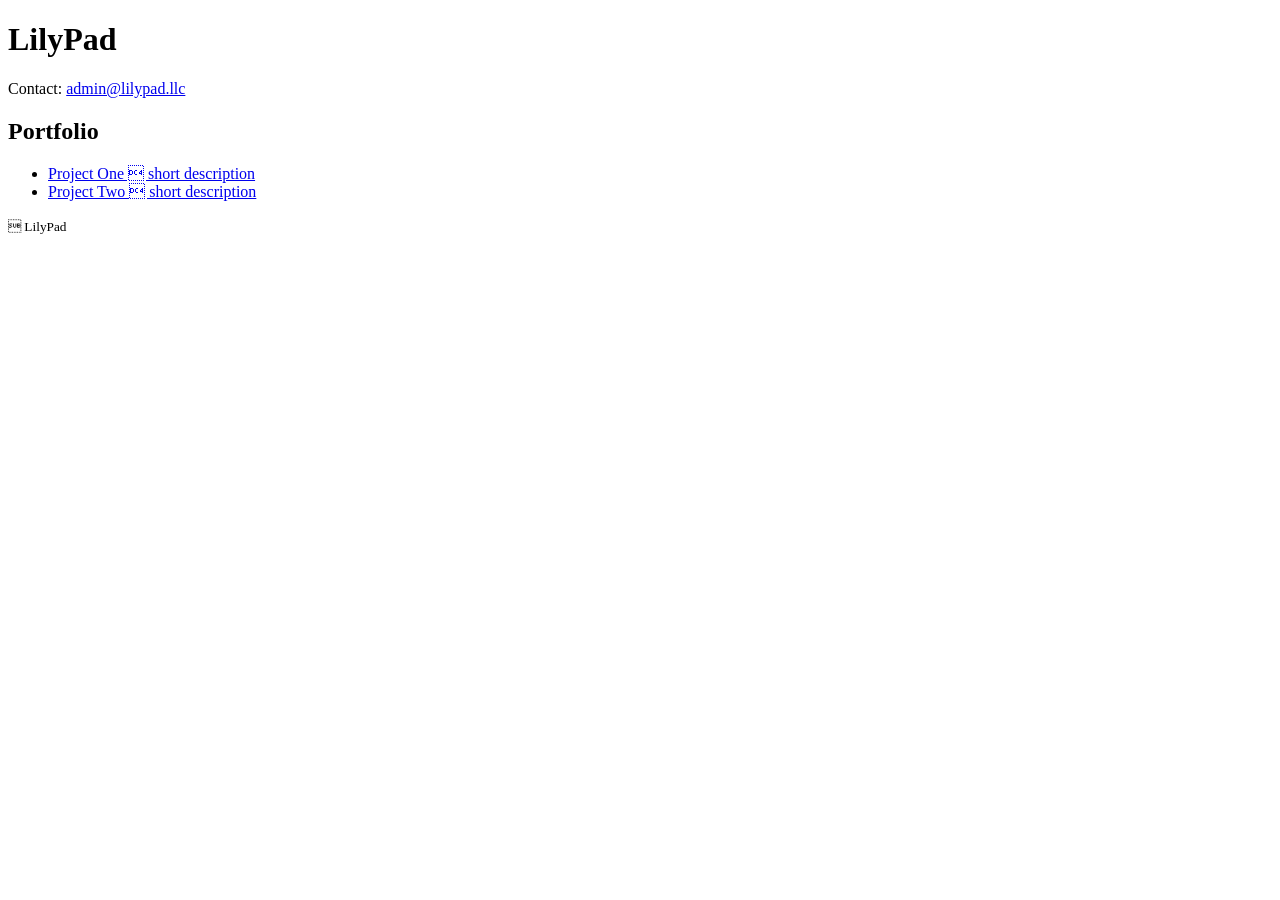
==== index.html @ f1e7b17d "Add index" ====
<!doctype html>
<html lang="en">
<head>
  <meta charset="utf-8" />
  <meta name="viewport" content="width=device-width,initial-scale=1" />
  <title>LilyPad  Portfolio</title>
  <meta name="email" content="admin@lilypad.llc" />
  <link rel="stylesheet" href="/css/style.css" />
</head>
<body>
  <header><h1>LilyPad</h1><p>Contact: <a href="mailto:admin@lilypad.llc">admin@lilypad.llc</a></p></header>
  <main>
    <section id="portfolio">
      <h2>Portfolio</h2>
      <ul>
        <li><a href="/portfolio/item1/">Project One  short description</a></li>
        <li><a href="/portfolio/item2/">Project Two  short description</a></li>
      </ul>
    </section>
  </main>
  <footer><small> LilyPad</small></footer>
</body>
</html>
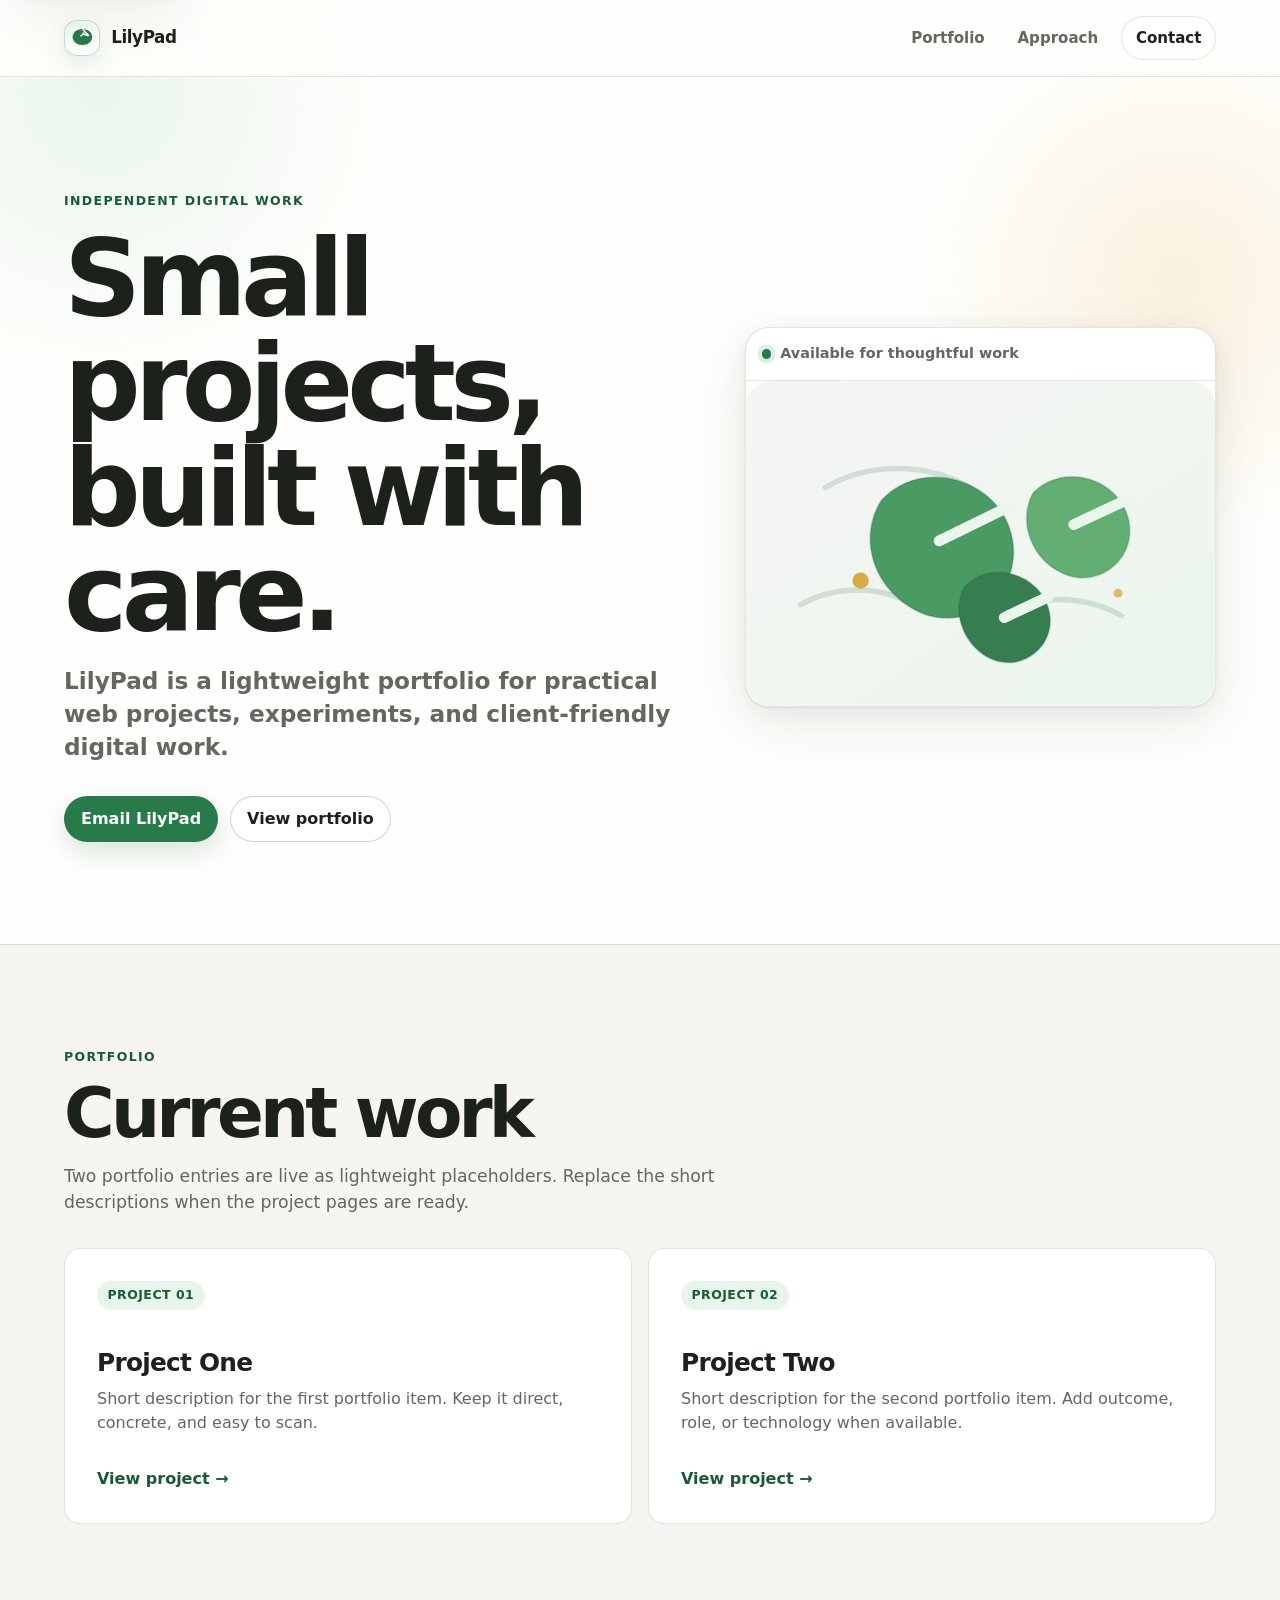
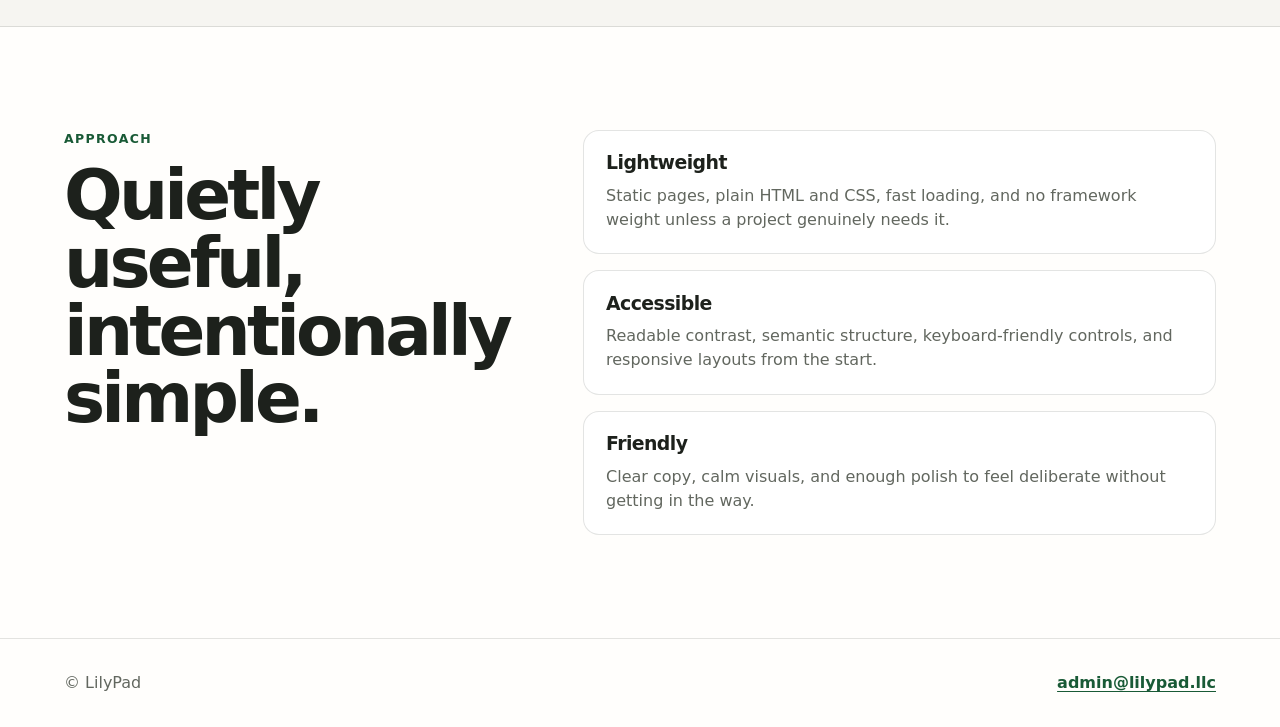
==== commit 74e77e2e: "updates" ====
--- a/index.html
+++ b/index.html
@@ -2,22 +2,138 @@
 <html lang="en">
 <head>
   <meta charset="utf-8" />
-  <meta name="viewport" content="width=device-width,initial-scale=1" />
-  <title>LilyPad  Portfolio</title>
+  <meta name="viewport" content="width=device-width, initial-scale=1" />
+  <title>LilyPad — Portfolio</title>
+  <meta name="description" content="LilyPad is a small, independent portfolio for practical web projects and lightweight digital work." />
   <meta name="email" content="admin@lilypad.llc" />
+  <meta property="og:title" content="LilyPad — Portfolio" />
+  <meta property="og:description" content="Modern, lightweight portfolio for practical web projects." />
+  <meta property="og:type" content="website" />
+  <meta property="og:url" content="https://lilypad.llc/" />
+  <link rel="canonical" href="https://lilypad.llc/" />
   <link rel="stylesheet" href="/css/style.css" />
 </head>
 <body>
-  <header><h1>LilyPad</h1><p>Contact: <a href="mailto:admin@lilypad.llc">admin@lilypad.llc</a></p></header>
-  <main>
-    <section id="portfolio">
-      <h2>Portfolio</h2>
-      <ul>
-        <li><a href="/portfolio/item1/">Project One  short description</a></li>
-        <li><a href="/portfolio/item2/">Project Two  short description</a></li>
-      </ul>
+  <a class="skip-link" href="#main">Skip to content</a>
+
+  <header class="site-header" aria-label="Site header">
+    <div class="container header-inner">
+      <a class="brand" href="/" aria-label="LilyPad home">
+        <span class="brand-mark" aria-hidden="true">
+          <svg viewBox="0 0 48 48" role="img" focusable="false">
+            <path d="M24 6c10.49 0 19 6.94 19 15.5S34.49 37 24 37 5 30.06 5 21.5 13.51 6 24 6Z" />
+            <path d="M25.5 7.5 36 18.25c-4.84.17-8.17-1.28-10-4.35-.87 2.03-2.47 3.75-4.8 5.16" />
+            <circle cx="16.75" cy="23.25" r="2.4" />
+          </svg>
+        </span>
+        <span>LilyPad</span>
+      </a>
+
+      <nav class="site-nav" aria-label="Primary navigation">
+        <a href="#portfolio">Portfolio</a>
+        <a href="#approach">Approach</a>
+        <a class="nav-contact" href="mailto:admin@lilypad.llc">Contact</a>
+      </nav>
+    </div>
+  </header>
+
+  <main id="main">
+    <section class="hero section" aria-labelledby="hero-title">
+      <div class="container hero-grid">
+        <div class="hero-copy">
+          <p class="eyebrow">Independent digital work</p>
+          <h1 id="hero-title">Small projects, built with care.</h1>
+          <p class="hero-lede">LilyPad is a lightweight portfolio for practical web projects, experiments, and client-friendly digital work.</p>
+          <div class="hero-actions" aria-label="Primary actions">
+            <a class="button button-primary" href="mailto:admin@lilypad.llc">Email LilyPad</a>
+            <a class="button button-secondary" href="#portfolio">View portfolio</a>
+          </div>
+        </div>
+
+        <div class="hero-card" aria-label="LilyPad profile summary">
+          <div class="card-topline">
+            <span class="status-dot" aria-hidden="true"></span>
+            <span>Available for thoughtful work</span>
+          </div>
+          <svg class="pond-art" viewBox="0 0 520 360" role="img" aria-labelledby="pond-title pond-desc" focusable="false">
+            <title id="pond-title">Abstract lily pad pond illustration</title>
+            <desc id="pond-desc">Soft green lily pads floating on a calm warm background.</desc>
+            <defs>
+              <linearGradient id="pondGradient" x1="0" y1="0" x2="1" y2="1">
+                <stop offset="0" stop-color="#f6f5f4" />
+                <stop offset="1" stop-color="#eaf6ec" />
+              </linearGradient>
+            </defs>
+            <rect width="520" height="360" rx="28" fill="url(#pondGradient)" />
+            <path class="ripple" d="M88 118c48-28 112-28 160 0M276 260c42-24 98-24 140 0M60 248c38-22 88-22 126 0" />
+            <path class="pad pad-one" d="M150 132c45-49 133-23 145 43 12 65-58 111-114 75-42-27-56-78-31-118Z" />
+            <path class="pad pad-two" d="M318 124c34-35 96-16 106 31 9 46-40 79-79 55-31-18-43-57-27-86Z" />
+            <path class="pad pad-three" d="M242 228c30-31 85-14 94 28 8 40-35 70-70 49-27-17-38-51-24-77Z" />
+            <path class="cut" d="M214 177 292 139" />
+            <path class="cut" d="M363 159 421 132" />
+            <path class="cut" d="M286 262 335 239" />
+            <circle class="accent" cx="127" cy="221" r="9" />
+            <circle class="accent accent-small" cx="412" cy="235" r="5" />
+          </svg>
+        </div>
+      </div>
+    </section>
+
+    <section id="portfolio" class="section section-warm" aria-labelledby="portfolio-title">
+      <div class="container">
+        <div class="section-heading">
+          <p class="eyebrow">Portfolio</p>
+          <h2 id="portfolio-title">Current work</h2>
+          <p>Two portfolio entries are live as lightweight placeholders. Replace the short descriptions when the project pages are ready.</p>
+        </div>
+
+        <div class="project-grid">
+          <article class="project-card">
+            <div class="project-meta">Project 01</div>
+            <h3><a href="/portfolio/item1/">Project One</a></h3>
+            <p>Short description for the first portfolio item. Keep it direct, concrete, and easy to scan.</p>
+            <span class="project-link" aria-hidden="true">View project →</span>
+          </article>
+
+          <article class="project-card">
+            <div class="project-meta">Project 02</div>
+            <h3><a href="/portfolio/item2/">Project Two</a></h3>
+            <p>Short description for the second portfolio item. Add outcome, role, or technology when available.</p>
+            <span class="project-link" aria-hidden="true">View project →</span>
+          </article>
+        </div>
+      </div>
+    </section>
+
+    <section id="approach" class="section" aria-labelledby="approach-title">
+      <div class="container approach-grid">
+        <div>
+          <p class="eyebrow">Approach</p>
+          <h2 id="approach-title">Quietly useful, intentionally simple.</h2>
+        </div>
+        <div class="principles" aria-label="Design and build principles">
+          <div class="principle">
+            <h3>Lightweight</h3>
+            <p>Static pages, plain HTML and CSS, fast loading, and no framework weight unless a project genuinely needs it.</p>
+          </div>
+          <div class="principle">
+            <h3>Accessible</h3>
+            <p>Readable contrast, semantic structure, keyboard-friendly controls, and responsive layouts from the start.</p>
+          </div>
+          <div class="principle">
+            <h3>Friendly</h3>
+            <p>Clear copy, calm visuals, and enough polish to feel deliberate without getting in the way.</p>
+          </div>
+        </div>
+      </div>
     </section>
   </main>
-  <footer><small> LilyPad</small></footer>
+
+  <footer class="site-footer">
+    <div class="container footer-inner">
+      <p>© <span aria-label="LilyPad">LilyPad</span></p>
+      <a href="mailto:admin@lilypad.llc">admin@lilypad.llc</a>
+    </div>
+  </footer>
 </body>
 </html>
--- a/css/style.css
+++ b/css/style.css
@@ -0,0 +1,597 @@
+:root {
+  color-scheme: light;
+  --bg: #fffefc;
+  --surface: #ffffff;
+  --surface-warm: #f6f5f1;
+  --surface-green: #eef7ef;
+  --ink: #1d211c;
+  --muted: #62675f;
+  --soft: #8a9085;
+  --border: rgba(29, 33, 28, 0.12);
+  --border-strong: rgba(29, 33, 28, 0.2);
+  --accent: #287a4b;
+  --accent-strong: #195a36;
+  --accent-soft: #e8f5eb;
+  --gold: #d8a431;
+  --focus: #0b6fcb;
+  --shadow: 0 18px 60px rgba(29, 33, 28, 0.08), 0 6px 24px rgba(29, 33, 28, 0.06), 0 1px 2px rgba(29, 33, 28, 0.08);
+  --radius-sm: 0.5rem;
+  --radius-md: 1rem;
+  --radius-lg: 1.5rem;
+  --container: 72rem;
+}
+
+* {
+  box-sizing: border-box;
+}
+
+html {
+  background: var(--bg);
+  color: var(--ink);
+  font-family: ui-sans-serif, system-ui, -apple-system, BlinkMacSystemFont, "Segoe UI", Roboto, Helvetica, Arial, sans-serif;
+  line-height: 1.5;
+  scroll-behavior: smooth;
+}
+
+body {
+  margin: 0;
+  min-width: 20rem;
+  background:
+    radial-gradient(circle at 8% 4%, rgba(232, 245, 235, 0.9), transparent 18rem),
+    radial-gradient(circle at 92% 12%, rgba(216, 164, 49, 0.14), transparent 16rem),
+    var(--bg);
+  color: var(--ink);
+  text-rendering: optimizeLegibility;
+  -webkit-font-smoothing: antialiased;
+}
+
+img,
+svg {
+  max-width: 100%;
+}
+
+a {
+  color: var(--accent-strong);
+  text-underline-offset: 0.18em;
+  text-decoration-thickness: 0.08em;
+}
+
+a:hover {
+  color: var(--accent);
+}
+
+a:focus-visible,
+button:focus-visible {
+  outline: 3px solid var(--focus);
+  outline-offset: 3px;
+  border-radius: var(--radius-sm);
+}
+
+::selection {
+  background: #d7f1dd;
+  color: var(--ink);
+}
+
+.skip-link {
+  position: absolute;
+  left: 1rem;
+  top: 1rem;
+  z-index: 20;
+  transform: translateY(-150%);
+  border: 1px solid var(--border-strong);
+  border-radius: 999px;
+  background: var(--surface);
+  color: var(--ink);
+  padding: 0.75rem 1rem;
+  font-weight: 700;
+  text-decoration: none;
+  box-shadow: var(--shadow);
+}
+
+.skip-link:focus {
+  transform: translateY(0);
+}
+
+.container {
+  width: min(100% - 2rem, var(--container));
+  margin-inline: auto;
+}
+
+.site-header {
+  border-bottom: 1px solid var(--border);
+  background: rgba(255, 254, 252, 0.86);
+  backdrop-filter: blur(18px);
+}
+
+.header-inner,
+.footer-inner {
+  display: flex;
+  align-items: center;
+  justify-content: space-between;
+  gap: 1rem;
+}
+
+.header-inner {
+  min-height: 4.75rem;
+}
+
+.brand {
+  display: inline-flex;
+  align-items: center;
+  gap: 0.7rem;
+  min-height: 2.75rem;
+  color: var(--ink);
+  font-size: 1.05rem;
+  font-weight: 800;
+  letter-spacing: -0.025em;
+  text-decoration: none;
+}
+
+.brand-mark {
+  display: grid;
+  width: 2.25rem;
+  height: 2.25rem;
+  place-items: center;
+  border: 1px solid rgba(40, 122, 75, 0.24);
+  border-radius: 0.8rem;
+  background: linear-gradient(145deg, #eef8ef, #ffffff);
+  box-shadow: 0 8px 22px rgba(40, 122, 75, 0.12);
+}
+
+.brand-mark svg {
+  width: 1.55rem;
+  height: 1.55rem;
+}
+
+.brand-mark path:first-child,
+.brand-mark circle {
+  fill: var(--accent);
+}
+
+.brand-mark path:nth-child(2) {
+  fill: none;
+  stroke: var(--surface);
+  stroke-linecap: round;
+  stroke-linejoin: round;
+  stroke-width: 3;
+}
+
+.site-nav {
+  display: flex;
+  align-items: center;
+  gap: 0.35rem;
+}
+
+.site-nav a {
+  display: inline-flex;
+  align-items: center;
+  min-height: 2.75rem;
+  border-radius: 999px;
+  color: var(--muted);
+  font-size: 0.94rem;
+  font-weight: 700;
+  padding: 0 0.85rem;
+  text-decoration: none;
+}
+
+.site-nav a:hover {
+  background: rgba(40, 122, 75, 0.08);
+  color: var(--accent-strong);
+}
+
+.site-nav .nav-contact {
+  margin-left: 0.25rem;
+  border: 1px solid var(--border);
+  background: var(--surface);
+  color: var(--ink);
+}
+
+.section {
+  padding: clamp(4rem, 8vw, 7.5rem) 0;
+}
+
+.section-warm {
+  background: var(--surface-warm);
+  border-block: 1px solid var(--border);
+}
+
+.hero {
+  padding-top: clamp(4rem, 9vw, 8.5rem);
+}
+
+.hero-grid {
+  display: grid;
+  grid-template-columns: minmax(0, 1.02fr) minmax(20rem, 0.78fr);
+  gap: clamp(2rem, 5vw, 5rem);
+  align-items: center;
+}
+
+.eyebrow {
+  margin: 0 0 0.85rem;
+  color: var(--accent-strong);
+  font-size: 0.78rem;
+  font-weight: 800;
+  letter-spacing: 0.11em;
+  text-transform: uppercase;
+}
+
+h1,
+h2,
+h3,
+p {
+  margin-top: 0;
+}
+
+h1,
+h2 {
+  color: var(--ink);
+  letter-spacing: -0.055em;
+  line-height: 0.98;
+  text-wrap: balance;
+}
+
+h1 {
+  max-width: 11ch;
+  margin-bottom: 1.25rem;
+  font-size: clamp(3.25rem, 10vw, 6.7rem);
+}
+
+h2 {
+  margin-bottom: 1rem;
+  font-size: clamp(2.2rem, 5.4vw, 4.45rem);
+}
+
+h3 {
+  margin-bottom: 0.6rem;
+  color: var(--ink);
+  font-size: clamp(1.25rem, 2vw, 1.55rem);
+  letter-spacing: -0.03em;
+  line-height: 1.15;
+}
+
+.hero-lede {
+  max-width: 39rem;
+  color: var(--muted);
+  font-size: clamp(1.15rem, 2.2vw, 1.45rem);
+  font-weight: 560;
+  line-height: 1.42;
+  text-wrap: pretty;
+}
+
+.hero-actions {
+  display: flex;
+  flex-wrap: wrap;
+  gap: 0.75rem;
+  margin-top: 2rem;
+}
+
+.button {
+  display: inline-flex;
+  align-items: center;
+  justify-content: center;
+  min-height: 2.9rem;
+  border: 1px solid transparent;
+  border-radius: 999px;
+  padding: 0.75rem 1rem;
+  font-weight: 800;
+  line-height: 1;
+  text-decoration: none;
+  transition: transform 160ms ease, background-color 160ms ease, border-color 160ms ease, color 160ms ease;
+}
+
+.button:hover {
+  transform: translateY(-1px);
+}
+
+.button-primary {
+  background: var(--accent);
+  color: #ffffff;
+  box-shadow: 0 10px 24px rgba(40, 122, 75, 0.18);
+}
+
+.button-primary:hover {
+  background: var(--accent-strong);
+  color: #ffffff;
+}
+
+.button-secondary {
+  border-color: var(--border-strong);
+  background: rgba(255, 255, 255, 0.74);
+  color: var(--ink);
+}
+
+.button-secondary:hover {
+  background: var(--surface);
+  color: var(--ink);
+}
+
+.hero-card {
+  overflow: hidden;
+  border: 1px solid var(--border);
+  border-radius: var(--radius-lg);
+  background: var(--surface);
+  box-shadow: var(--shadow);
+}
+
+.card-topline {
+  display: flex;
+  align-items: center;
+  gap: 0.55rem;
+  min-height: 3.3rem;
+  border-bottom: 1px solid var(--border);
+  color: var(--muted);
+  font-size: 0.9rem;
+  font-weight: 720;
+  padding: 0 1rem;
+}
+
+.status-dot {
+  width: 0.62rem;
+  height: 0.62rem;
+  border-radius: 999px;
+  background: var(--accent);
+  box-shadow: 0 0 0 0.28rem rgba(40, 122, 75, 0.14);
+}
+
+.pond-art {
+  display: block;
+  width: 100%;
+  height: auto;
+}
+
+.ripple {
+  fill: none;
+  stroke: rgba(25, 90, 54, 0.15);
+  stroke-linecap: round;
+  stroke-width: 6;
+}
+
+.pad {
+  fill: #4a9a63;
+  stroke: rgba(25, 90, 54, 0.22);
+  stroke-width: 2;
+}
+
+.pad-two {
+  fill: #62ae73;
+}
+
+.pad-three {
+  fill: #367d50;
+}
+
+.cut {
+  fill: none;
+  stroke: #eaf6ec;
+  stroke-linecap: round;
+  stroke-width: 12;
+}
+
+.accent {
+  fill: var(--gold);
+  opacity: 0.9;
+}
+
+.accent-small {
+  opacity: 0.72;
+}
+
+.section-heading {
+  max-width: 45rem;
+  margin-bottom: 2rem;
+}
+
+.section-heading p:not(.eyebrow) {
+  color: var(--muted);
+  font-size: 1.08rem;
+}
+
+.project-grid {
+  display: grid;
+  grid-template-columns: repeat(2, minmax(0, 1fr));
+  gap: 1rem;
+}
+
+.project-card,
+.principle {
+  border: 1px solid var(--border);
+  border-radius: var(--radius-md);
+  background: var(--surface);
+}
+
+.project-card {
+  position: relative;
+  min-height: 17rem;
+  padding: clamp(1.25rem, 3vw, 2rem);
+  transition: transform 180ms ease, box-shadow 180ms ease, border-color 180ms ease;
+}
+
+.project-card:hover {
+  transform: translateY(-2px);
+  border-color: rgba(40, 122, 75, 0.32);
+  box-shadow: var(--shadow);
+}
+
+.project-card h3 a {
+  color: var(--ink);
+  text-decoration: none;
+}
+
+.project-card h3 a::after {
+  content: "";
+  position: absolute;
+  inset: 0;
+  border-radius: var(--radius-md);
+}
+
+.project-card h3 a:focus-visible {
+  outline: none;
+}
+
+.project-card:focus-within {
+  outline: 3px solid var(--focus);
+  outline-offset: 3px;
+}
+
+.project-card p,
+.principle p {
+  color: var(--muted);
+  text-wrap: pretty;
+}
+
+.project-meta {
+  display: inline-flex;
+  margin-bottom: 2.4rem;
+  border-radius: 999px;
+  background: var(--accent-soft);
+  color: var(--accent-strong);
+  padding: 0.35rem 0.65rem;
+  font-size: 0.78rem;
+  font-weight: 800;
+  letter-spacing: 0.04em;
+  text-transform: uppercase;
+}
+
+.project-link {
+  display: inline-flex;
+  margin-top: 1rem;
+  color: var(--accent-strong);
+  font-weight: 800;
+}
+
+.approach-grid {
+  display: grid;
+  grid-template-columns: minmax(0, 0.72fr) minmax(0, 1fr);
+  gap: clamp(2rem, 5vw, 4rem);
+}
+
+.principles {
+  display: grid;
+  gap: 1rem;
+}
+
+.principle {
+  padding: 1.35rem;
+}
+
+.principle h3 {
+  font-size: 1.18rem;
+}
+
+.principle p {
+  margin-bottom: 0;
+}
+
+.project-detail h1 {
+  max-width: 10ch;
+}
+
+.detail-grid {
+  display: grid;
+  grid-template-columns: minmax(0, 0.9fr) minmax(18rem, 0.7fr);
+  gap: clamp(2rem, 5vw, 4rem);
+  align-items: start;
+}
+
+.detail-card {
+  border: 1px solid var(--border);
+  border-radius: var(--radius-lg);
+  background: var(--surface);
+  box-shadow: var(--shadow);
+  padding: clamp(1.35rem, 3vw, 2rem);
+}
+
+.detail-card h2 {
+  font-size: clamp(1.75rem, 3vw, 2.4rem);
+  letter-spacing: -0.045em;
+}
+
+.detail-card p {
+  color: var(--muted);
+  margin-bottom: 0;
+}
+
+.site-footer {
+  border-top: 1px solid var(--border);
+  color: var(--muted);
+  padding: 1.4rem 0;
+}
+
+.footer-inner {
+  flex-wrap: wrap;
+}
+
+.footer-inner p {
+  margin: 0;
+}
+
+.footer-inner a {
+  min-height: 2.75rem;
+  align-items: center;
+  display: inline-flex;
+  font-weight: 700;
+}
+
+@media (max-width: 760px) {
+  .container {
+    width: min(100% - 1.25rem, var(--container));
+  }
+
+  .header-inner {
+    align-items: flex-start;
+    flex-direction: column;
+    gap: 0.65rem;
+    padding: 1rem 0;
+  }
+
+  .site-nav {
+    width: 100%;
+    overflow-x: auto;
+    padding-bottom: 0.15rem;
+  }
+
+  .site-nav a {
+    flex: 0 0 auto;
+  }
+
+  .hero-grid,
+  .project-grid,
+  .approach-grid,
+  .detail-grid {
+    grid-template-columns: 1fr;
+  }
+
+  .hero {
+    padding-top: 3.25rem;
+  }
+
+  h1 {
+    max-width: 10ch;
+  }
+
+  .project-card {
+    min-height: 14rem;
+  }
+}
+
+@media (max-width: 440px) {
+  .hero-actions,
+  .button {
+    width: 100%;
+  }
+
+  .site-nav a {
+    padding-inline: 0.72rem;
+  }
+}
+
+@media (prefers-reduced-motion: reduce) {
+  *,
+  *::before,
+  *::after {
+    animation-duration: 0.01ms !important;
+    animation-iteration-count: 1 !important;
+    scroll-behavior: auto !important;
+    transition-duration: 0.01ms !important;
+  }
+}
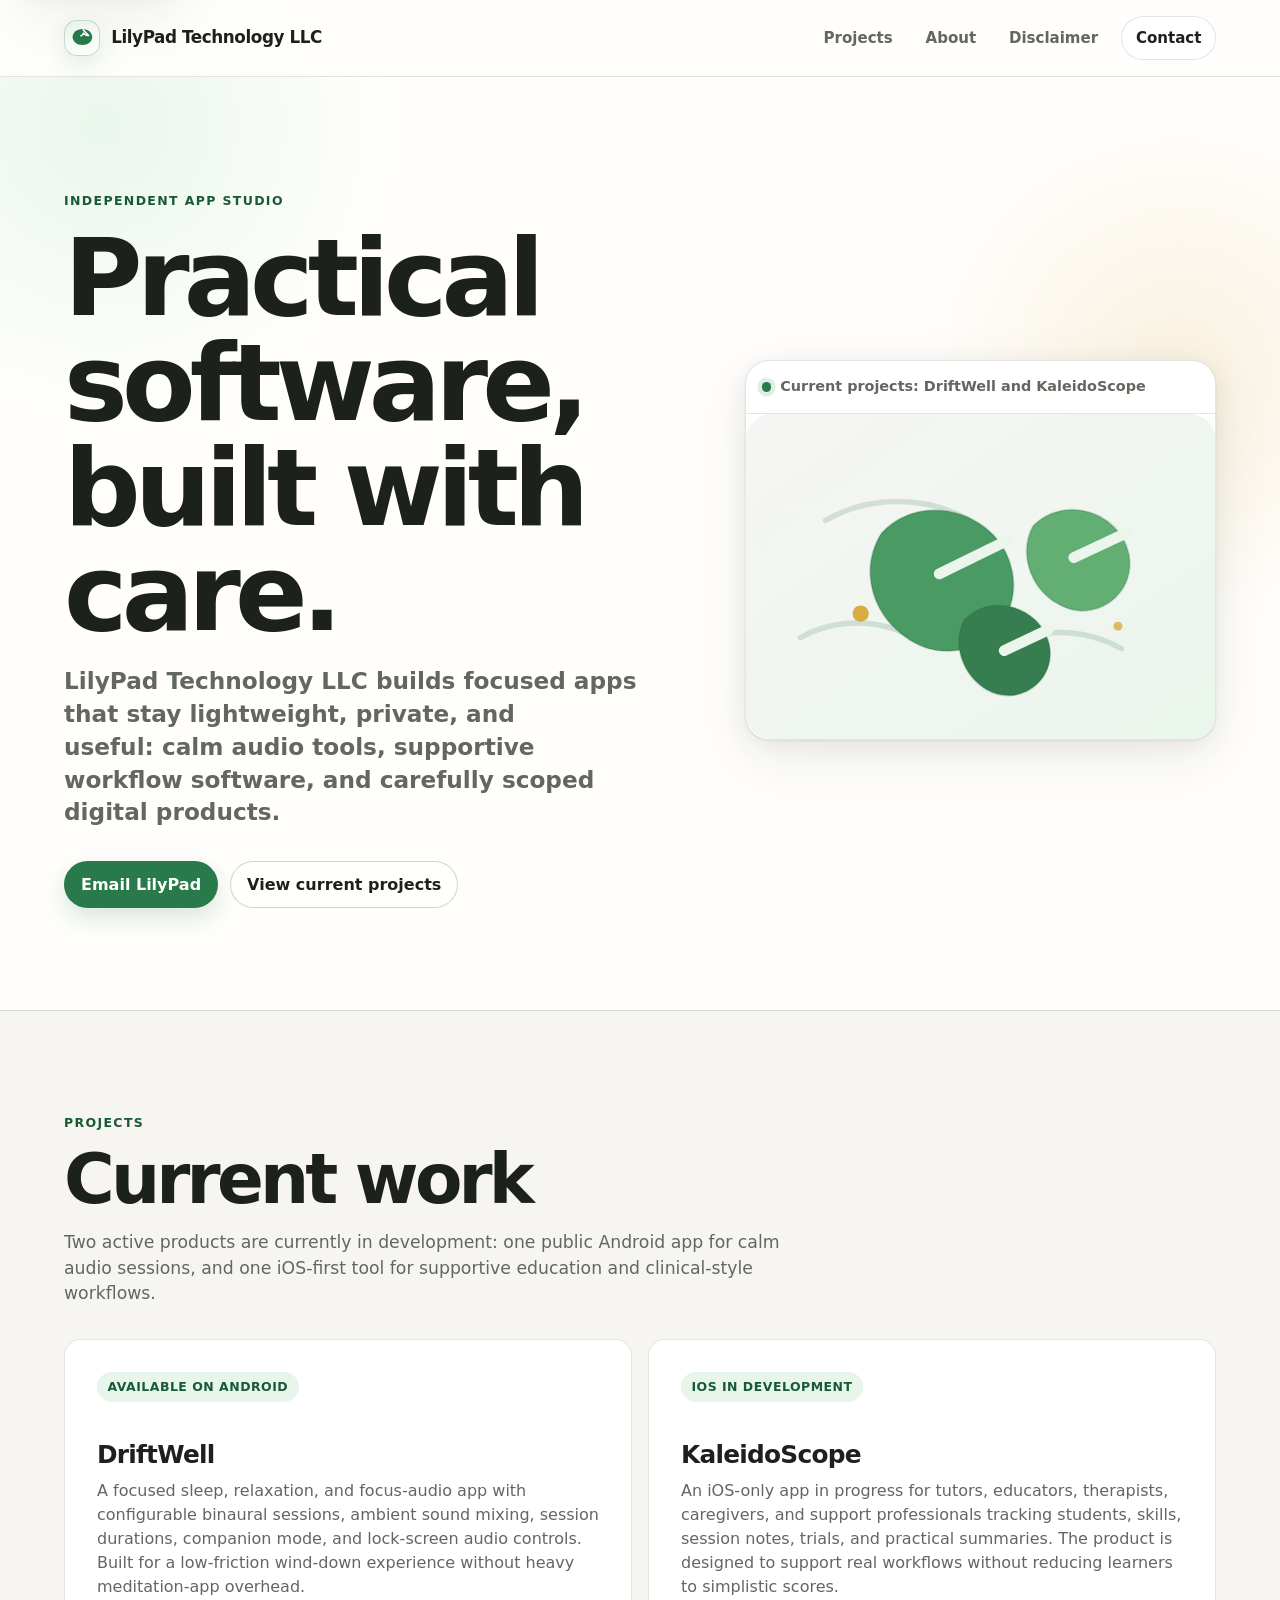
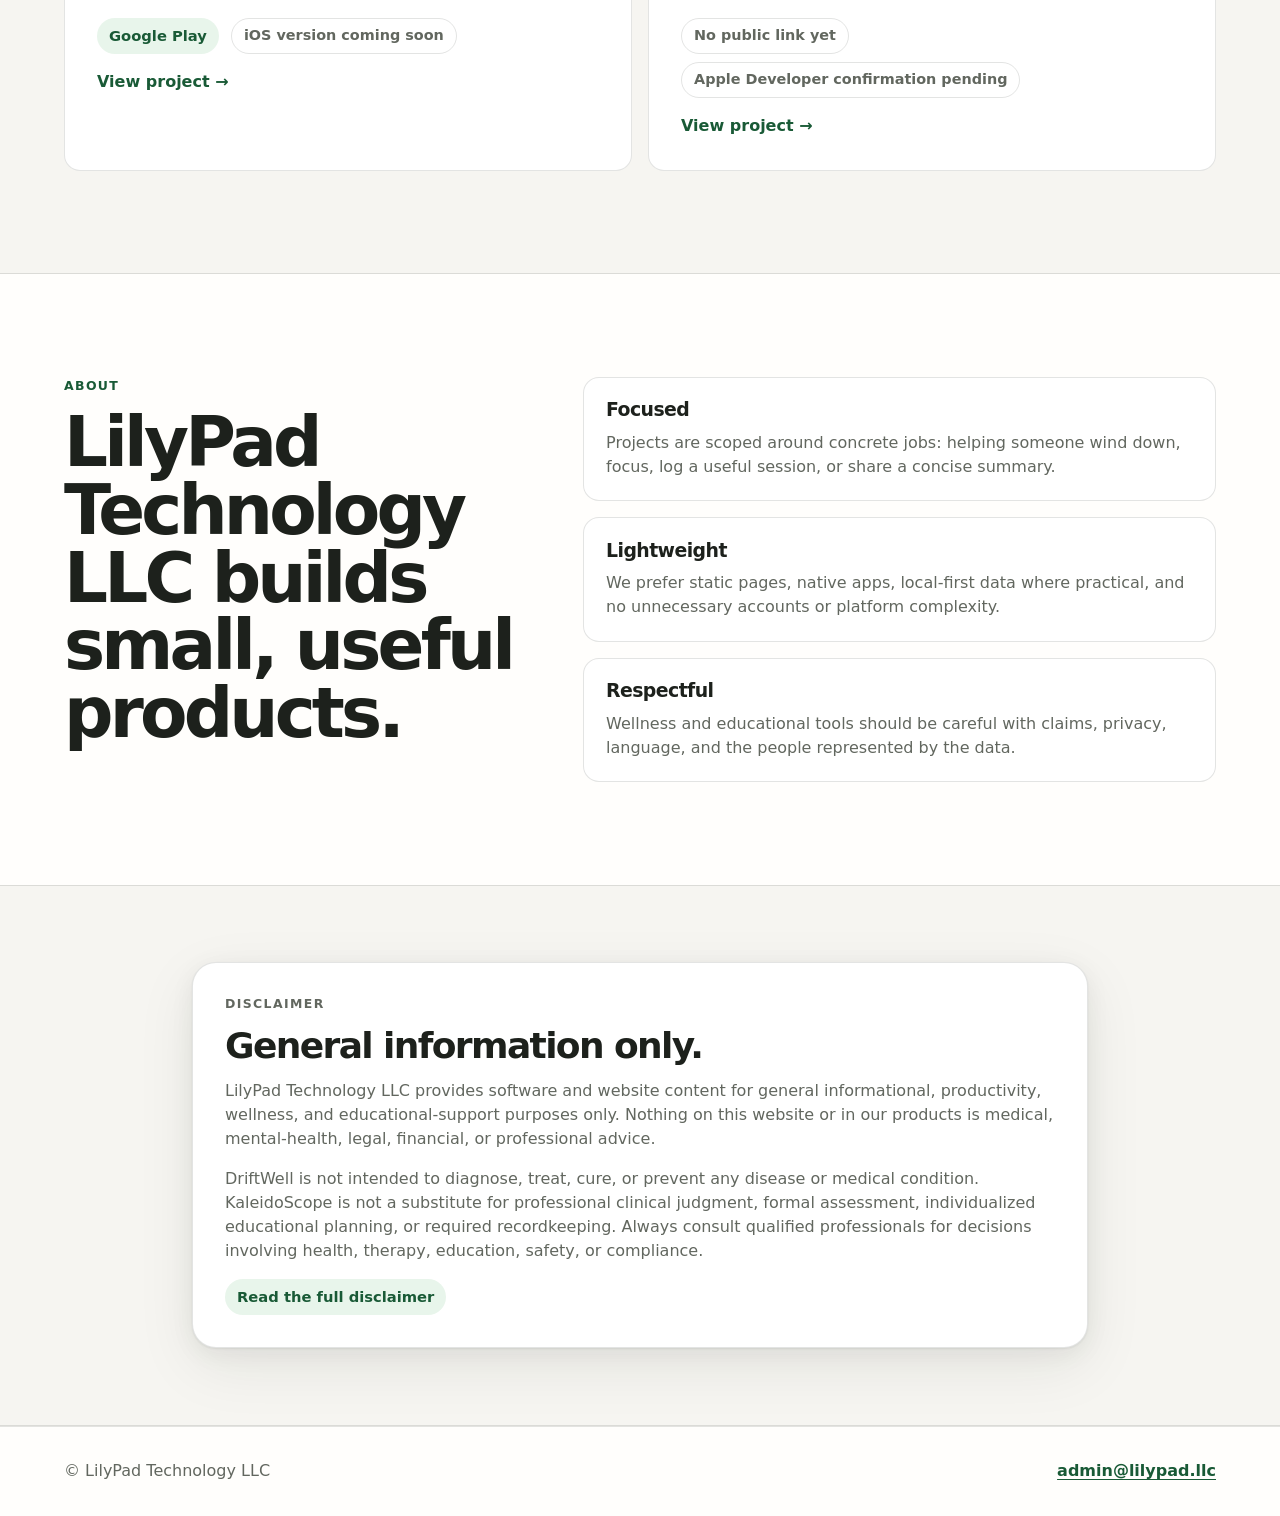
==== commit 5601661d: "updates" ====
--- a/index.html
+++ b/index.html
@@ -3,11 +3,11 @@
 <head>
   <meta charset="utf-8" />
   <meta name="viewport" content="width=device-width, initial-scale=1" />
-  <title>LilyPad — Portfolio</title>
-  <meta name="description" content="LilyPad is a small, independent portfolio for practical web projects and lightweight digital work." />
+  <title>LilyPad Technology LLC — Portfolio</title>
+  <meta name="description" content="LilyPad Technology LLC builds practical, lightweight apps including DriftWell and KaleidoScope." />
   <meta name="email" content="admin@lilypad.llc" />
-  <meta property="og:title" content="LilyPad — Portfolio" />
-  <meta property="og:description" content="Modern, lightweight portfolio for practical web projects." />
+  <meta property="og:title" content="LilyPad Technology LLC — Portfolio" />
+  <meta property="og:description" content="Practical, lightweight apps from LilyPad Technology LLC." />
   <meta property="og:type" content="website" />
   <meta property="og:url" content="https://lilypad.llc/" />
   <link rel="canonical" href="https://lilypad.llc/" />
@@ -18,7 +18,7 @@
 
   <header class="site-header" aria-label="Site header">
     <div class="container header-inner">
-      <a class="brand" href="/" aria-label="LilyPad home">
+      <a class="brand" href="/" aria-label="LilyPad Technology LLC home">
         <span class="brand-mark" aria-hidden="true">
           <svg viewBox="0 0 48 48" role="img" focusable="false">
             <path d="M24 6c10.49 0 19 6.94 19 15.5S34.49 37 24 37 5 30.06 5 21.5 13.51 6 24 6Z" />
@@ -26,12 +26,13 @@
             <circle cx="16.75" cy="23.25" r="2.4" />
           </svg>
         </span>
-        <span>LilyPad</span>
+        <span>LilyPad Technology LLC</span>
       </a>
 
       <nav class="site-nav" aria-label="Primary navigation">
-        <a href="#portfolio">Portfolio</a>
-        <a href="#approach">Approach</a>
+        <a href="#portfolio">Projects</a>
+        <a href="#about">About</a>
+        <a href="/disclaimer/">Disclaimer</a>
         <a class="nav-contact" href="mailto:admin@lilypad.llc">Contact</a>
       </nav>
     </div>
@@ -41,19 +42,19 @@
     <section class="hero section" aria-labelledby="hero-title">
       <div class="container hero-grid">
         <div class="hero-copy">
-          <p class="eyebrow">Independent digital work</p>
-          <h1 id="hero-title">Small projects, built with care.</h1>
-          <p class="hero-lede">LilyPad is a lightweight portfolio for practical web projects, experiments, and client-friendly digital work.</p>
+          <p class="eyebrow">Independent app studio</p>
+          <h1 id="hero-title">Practical software, built with care.</h1>
+          <p class="hero-lede">LilyPad Technology LLC builds focused apps that stay lightweight, private, and useful: calm audio tools, supportive workflow software, and carefully scoped digital products.</p>
           <div class="hero-actions" aria-label="Primary actions">
             <a class="button button-primary" href="mailto:admin@lilypad.llc">Email LilyPad</a>
-            <a class="button button-secondary" href="#portfolio">View portfolio</a>
+            <a class="button button-secondary" href="#portfolio">View current projects</a>
           </div>
         </div>
 
-        <div class="hero-card" aria-label="LilyPad profile summary">
+        <div class="hero-card" aria-label="LilyPad Technology LLC profile summary">
           <div class="card-topline">
             <span class="status-dot" aria-hidden="true"></span>
-            <span>Available for thoughtful work</span>
+            <span>Current projects: DriftWell and KaleidoScope</span>
           </div>
           <svg class="pond-art" viewBox="0 0 520 360" role="img" aria-labelledby="pond-title pond-desc" focusable="false">
             <title id="pond-title">Abstract lily pad pond illustration</title>
@@ -82,56 +83,74 @@
     <section id="portfolio" class="section section-warm" aria-labelledby="portfolio-title">
       <div class="container">
         <div class="section-heading">
-          <p class="eyebrow">Portfolio</p>
+          <p class="eyebrow">Projects</p>
           <h2 id="portfolio-title">Current work</h2>
-          <p>Two portfolio entries are live as lightweight placeholders. Replace the short descriptions when the project pages are ready.</p>
+          <p>Two active products are currently in development: one public Android app for calm audio sessions, and one iOS-first tool for supportive education and clinical-style workflows.</p>
         </div>
 
         <div class="project-grid">
-          <article class="project-card">
-            <div class="project-meta">Project 01</div>
-            <h3><a href="/portfolio/item1/">Project One</a></h3>
-            <p>Short description for the first portfolio item. Keep it direct, concrete, and easy to scan.</p>
+          <article class="project-card project-card-featured">
+            <div class="project-meta">Available on Android</div>
+            <h3><a href="/portfolio/driftwell/">DriftWell</a></h3>
+            <p>A focused sleep, relaxation, and focus-audio app with configurable binaural sessions, ambient sound mixing, session durations, companion mode, and lock-screen audio controls. Built for a low-friction wind-down experience without heavy meditation-app overhead.</p>
+            <div class="project-actions" aria-label="DriftWell links">
+              <a class="inline-link" href="https://play.google.com/store/apps/details?id=com.driftwell.app">Google Play</a>
+              <span class="project-note">iOS version coming soon</span>
+            </div>
             <span class="project-link" aria-hidden="true">View project →</span>
           </article>
 
-          <article class="project-card">
-            <div class="project-meta">Project 02</div>
-            <h3><a href="/portfolio/item2/">Project Two</a></h3>
-            <p>Short description for the second portfolio item. Add outcome, role, or technology when available.</p>
+          <article class="project-card project-card-featured">
+            <div class="project-meta">iOS in development</div>
+            <h3><a href="/portfolio/kaleidoscope/">KaleidoScope</a></h3>
+            <p>An iOS-only app in progress for tutors, educators, therapists, caregivers, and support professionals tracking students, skills, session notes, trials, and practical summaries. The product is designed to support real workflows without reducing learners to simplistic scores.</p>
+            <div class="project-actions" aria-label="KaleidoScope status">
+              <span class="project-note">No public link yet</span>
+              <span class="project-note">Apple Developer confirmation pending</span>
+            </div>
             <span class="project-link" aria-hidden="true">View project →</span>
           </article>
         </div>
       </div>
     </section>
 
-    <section id="approach" class="section" aria-labelledby="approach-title">
+    <section id="about" class="section" aria-labelledby="about-title">
       <div class="container approach-grid">
         <div>
-          <p class="eyebrow">Approach</p>
-          <h2 id="approach-title">Quietly useful, intentionally simple.</h2>
+          <p class="eyebrow">About</p>
+          <h2 id="about-title">LilyPad Technology LLC builds small, useful products.</h2>
         </div>
-        <div class="principles" aria-label="Design and build principles">
+        <div class="principles" aria-label="Company principles">
+          <div class="principle">
+            <h3>Focused</h3>
+            <p>Projects are scoped around concrete jobs: helping someone wind down, focus, log a useful session, or share a concise summary.</p>
+          </div>
           <div class="principle">
             <h3>Lightweight</h3>
-            <p>Static pages, plain HTML and CSS, fast loading, and no framework weight unless a project genuinely needs it.</p>
+            <p>We prefer static pages, native apps, local-first data where practical, and no unnecessary accounts or platform complexity.</p>
           </div>
           <div class="principle">
-            <h3>Accessible</h3>
-            <p>Readable contrast, semantic structure, keyboard-friendly controls, and responsive layouts from the start.</p>
-          </div>
-          <div class="principle">
-            <h3>Friendly</h3>
-            <p>Clear copy, calm visuals, and enough polish to feel deliberate without getting in the way.</p>
+            <h3>Respectful</h3>
+            <p>Wellness and educational tools should be careful with claims, privacy, language, and the people represented by the data.</p>
           </div>
         </div>
+      </div>
+    </section>
+
+    <section id="disclaimer" class="section section-compact section-warm" aria-labelledby="disclaimer-title">
+      <div class="container disclaimer-card">
+        <p class="eyebrow">Disclaimer</p>
+        <h2 id="disclaimer-title">General information only.</h2>
+        <p>LilyPad Technology LLC provides software and website content for general informational, productivity, wellness, and educational-support purposes only. Nothing on this website or in our products is medical, mental-health, legal, financial, or professional advice.</p>
+        <p>DriftWell is not intended to diagnose, treat, cure, or prevent any disease or medical condition. KaleidoScope is not a substitute for professional clinical judgment, formal assessment, individualized educational planning, or required recordkeeping. Always consult qualified professionals for decisions involving health, therapy, education, safety, or compliance.</p>
+        <p><a class="inline-link" href="/disclaimer/">Read the full disclaimer</a></p>
       </div>
     </section>
   </main>
 
   <footer class="site-footer">
     <div class="container footer-inner">
-      <p>© <span aria-label="LilyPad">LilyPad</span></p>
+      <p>© <span aria-label="LilyPad Technology LLC">LilyPad Technology LLC</span></p>
       <a href="mailto:admin@lilypad.llc">admin@lilypad.llc</a>
     </div>
   </footer>
--- a/css/style.css
+++ b/css/style.css
@@ -434,7 +434,9 @@
 }
 
 .project-card p,
-.principle p {
+.principle p,
+.disclaimer-card p,
+.legal-section p {
   color: var(--muted);
   text-wrap: pretty;
 }
@@ -459,6 +461,90 @@
   font-weight: 800;
 }
 
+.project-actions {
+  position: relative;
+  z-index: 1;
+  display: flex;
+  flex-wrap: wrap;
+  gap: 0.5rem 0.75rem;
+  align-items: center;
+  margin-top: 1.2rem;
+}
+
+.inline-link {
+  display: inline-flex;
+  align-items: center;
+  min-height: 2.25rem;
+  border-radius: 999px;
+  background: var(--accent-soft);
+  color: var(--accent-strong);
+  font-size: 0.92rem;
+  font-weight: 800;
+  padding: 0.3rem 0.75rem;
+  text-decoration: none;
+}
+
+.inline-link:hover {
+  background: #d7f1dd;
+  color: var(--accent-strong);
+}
+
+.project-note {
+  display: inline-flex;
+  align-items: center;
+  min-height: 2.25rem;
+  border: 1px solid var(--border);
+  border-radius: 999px;
+  color: var(--muted);
+  font-size: 0.9rem;
+  font-weight: 700;
+  padding: 0.3rem 0.75rem;
+}
+
+.section-compact {
+  padding-block: clamp(3rem, 6vw, 5rem);
+}
+
+.disclaimer-card,
+.readable-page {
+  max-width: 56rem;
+}
+
+.disclaimer-card,
+.legal-section {
+  border: 1px solid var(--border);
+  border-radius: var(--radius-lg);
+  background: var(--surface);
+  box-shadow: var(--shadow);
+  padding: clamp(1.35rem, 3vw, 2rem);
+}
+
+.disclaimer-card h2,
+.legal-section h2 {
+  font-size: clamp(1.55rem, 3vw, 2.25rem);
+  letter-spacing: -0.045em;
+}
+
+.disclaimer-card p:last-child,
+.legal-section p:last-child {
+  margin-bottom: 0;
+}
+
+.legal-section {
+  margin-top: 1rem;
+  box-shadow: none;
+}
+
+.detail-list {
+  color: var(--muted);
+  margin: 1.25rem 0 0;
+  padding-left: 1.15rem;
+}
+
+.detail-list li + li {
+  margin-top: 0.45rem;
+}
+
 .approach-grid {
   display: grid;
   grid-template-columns: minmax(0, 0.72fr) minmax(0, 1fr);
@@ -559,6 +645,14 @@
   .approach-grid,
   .detail-grid {
     grid-template-columns: 1fr;
+  }
+
+  .brand {
+    font-size: 0.98rem;
+  }
+
+  .site-nav {
+    gap: 0.2rem;
   }
 
   .hero {
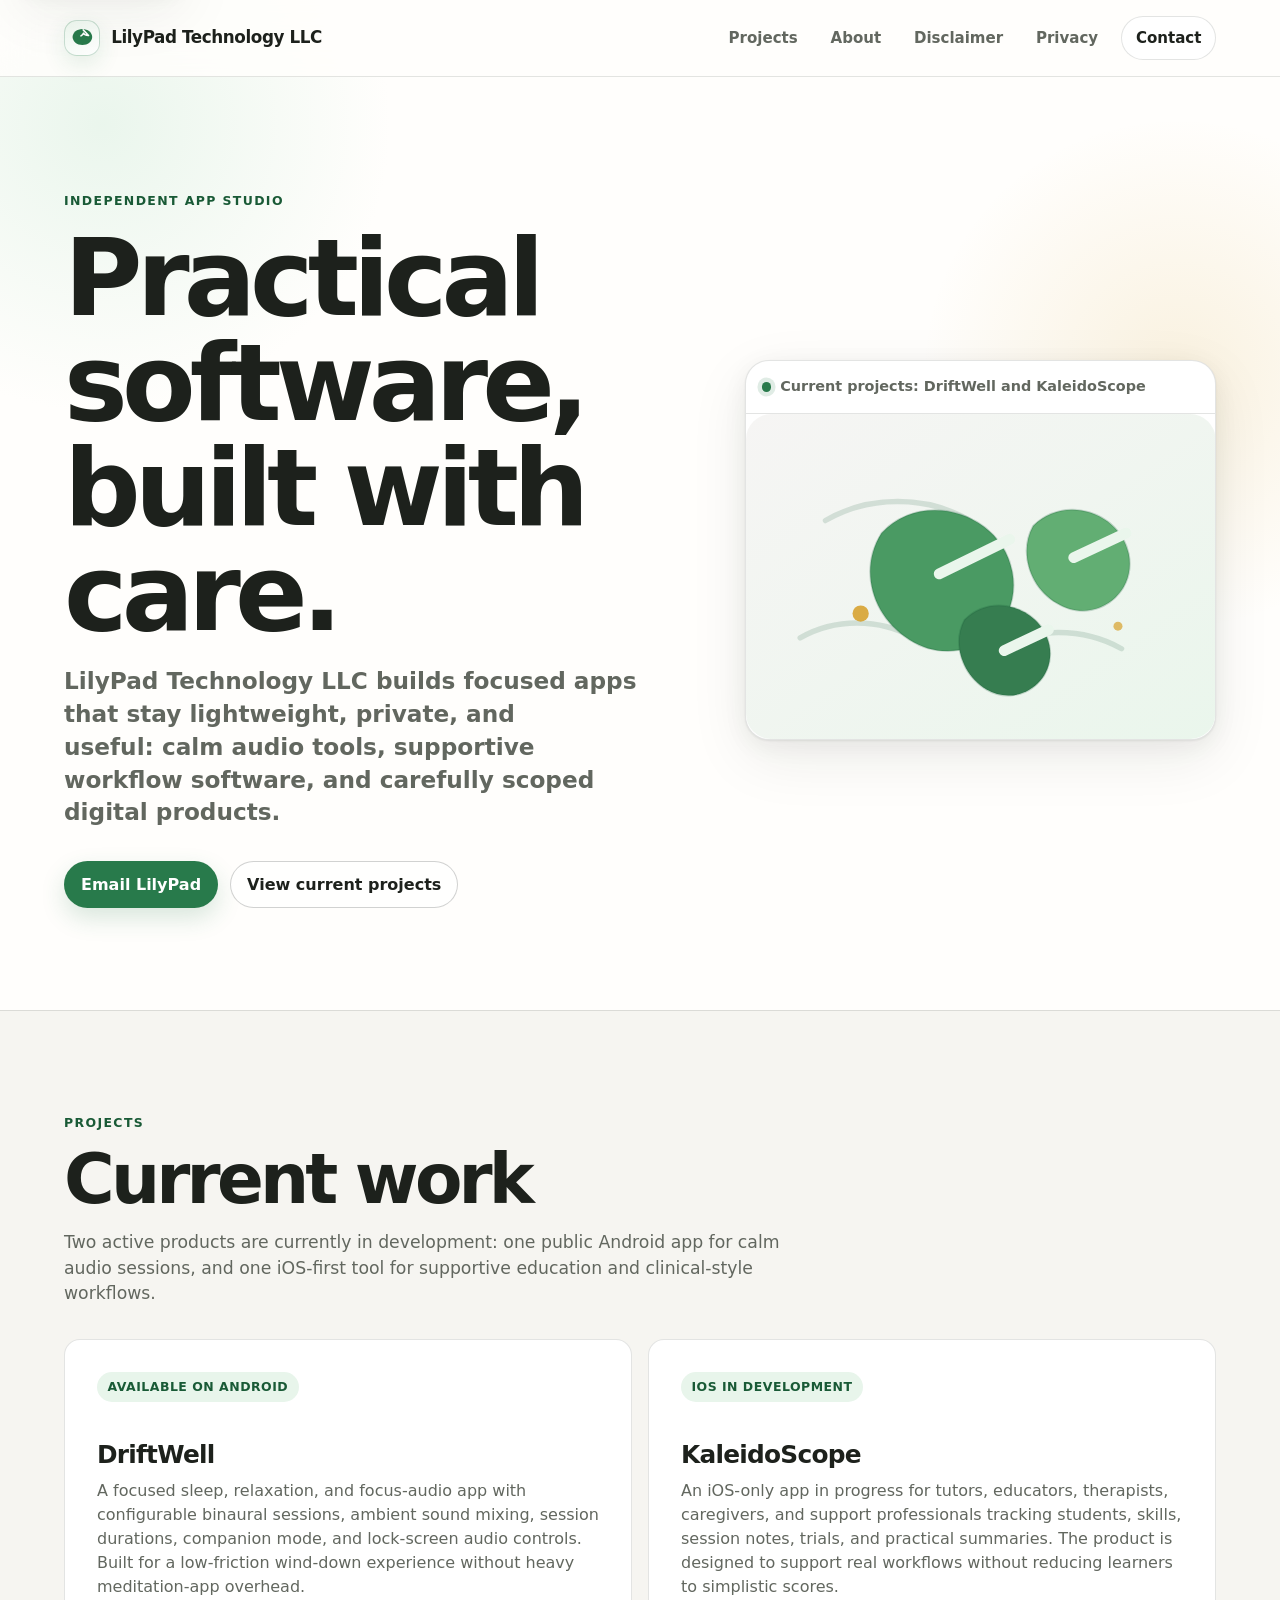
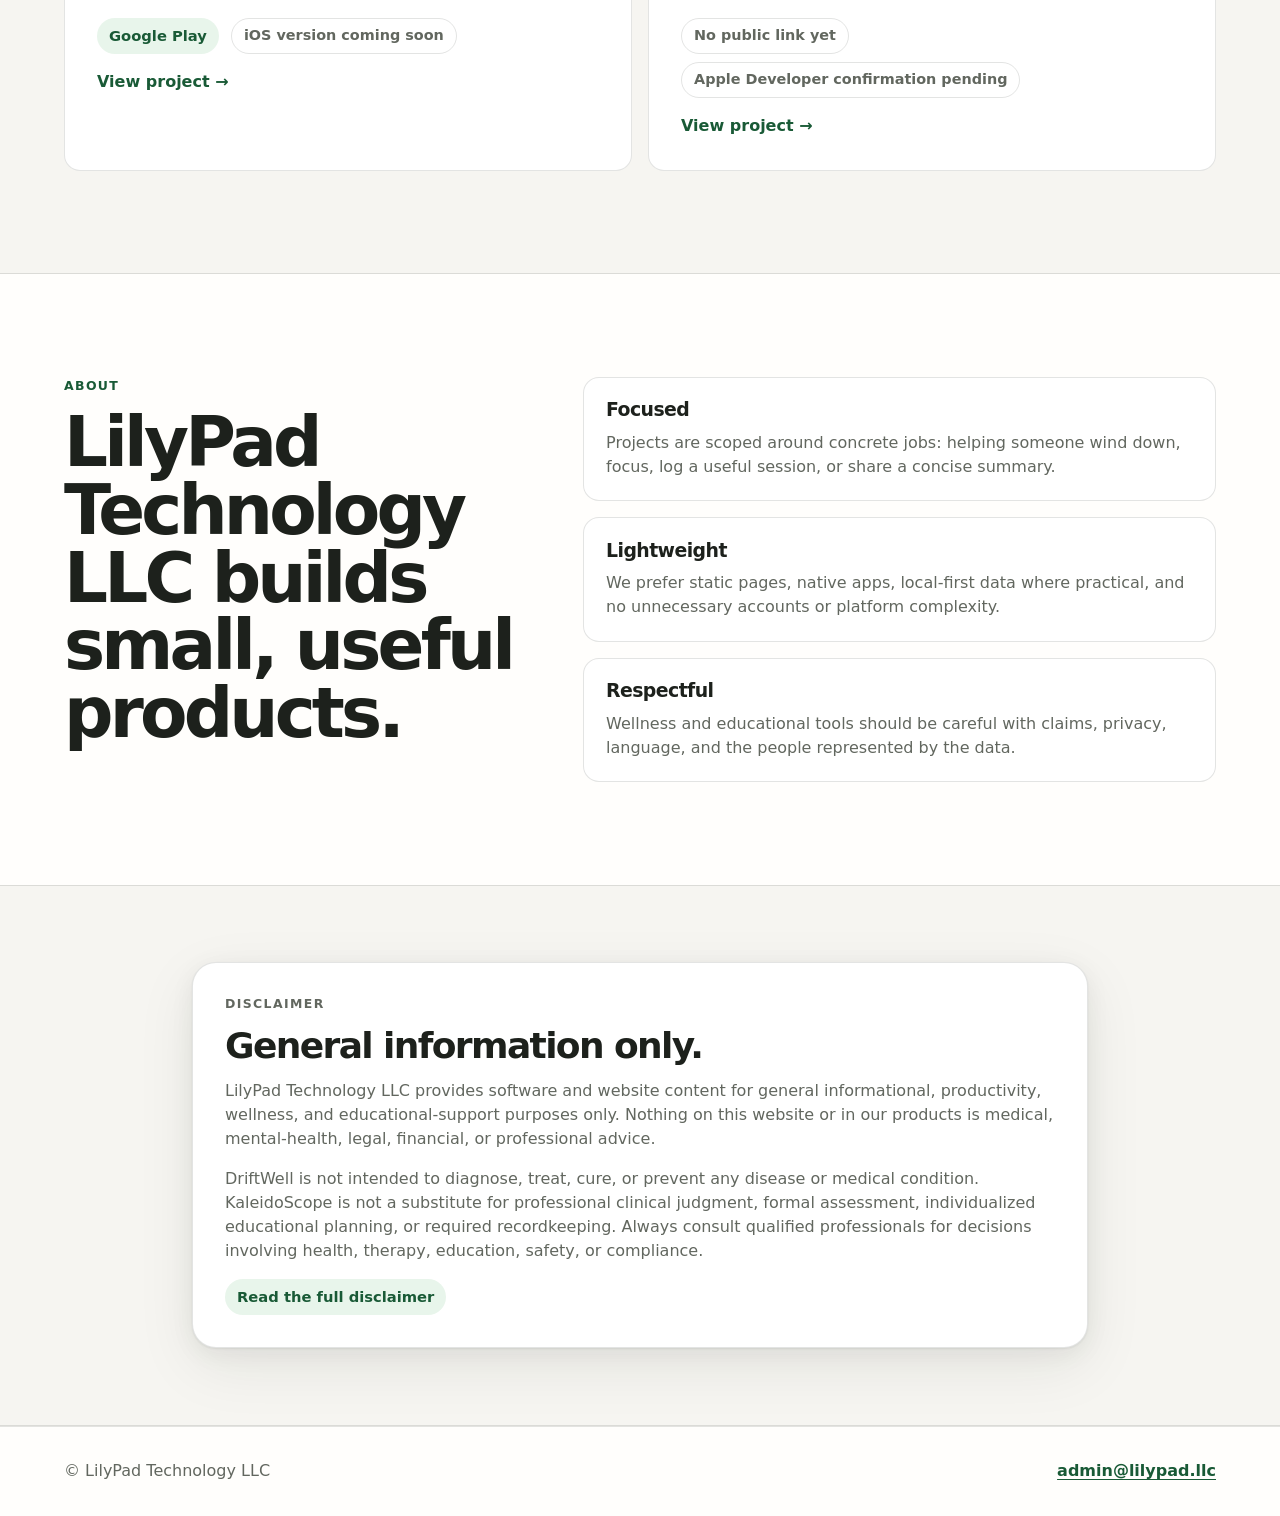
==== commit e0110380: "k" ====
--- a/index.html
+++ b/index.html
@@ -33,6 +33,7 @@
         <a href="#portfolio">Projects</a>
         <a href="#about">About</a>
         <a href="/disclaimer/">Disclaimer</a>
+        <a href="/privacy/">Privacy</a>
         <a class="nav-contact" href="mailto:admin@lilypad.llc">Contact</a>
       </nav>
     </div>
